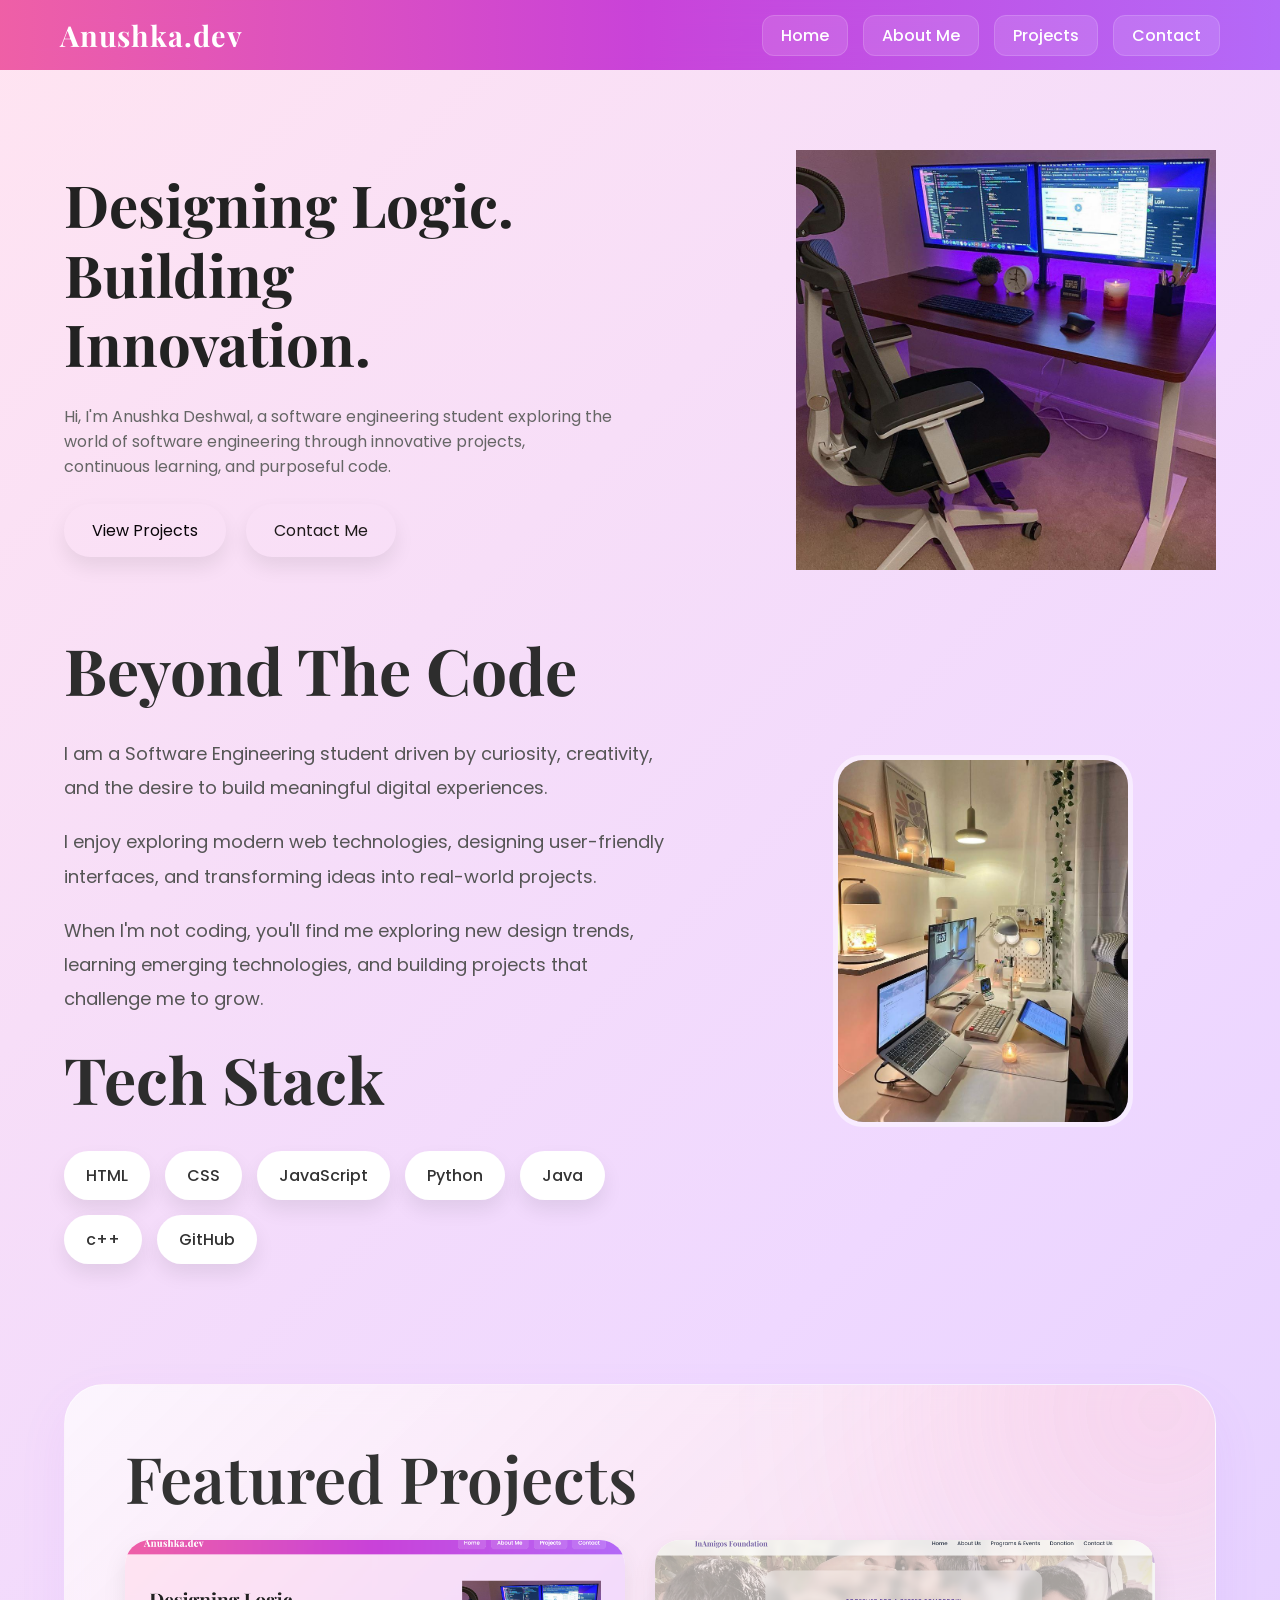
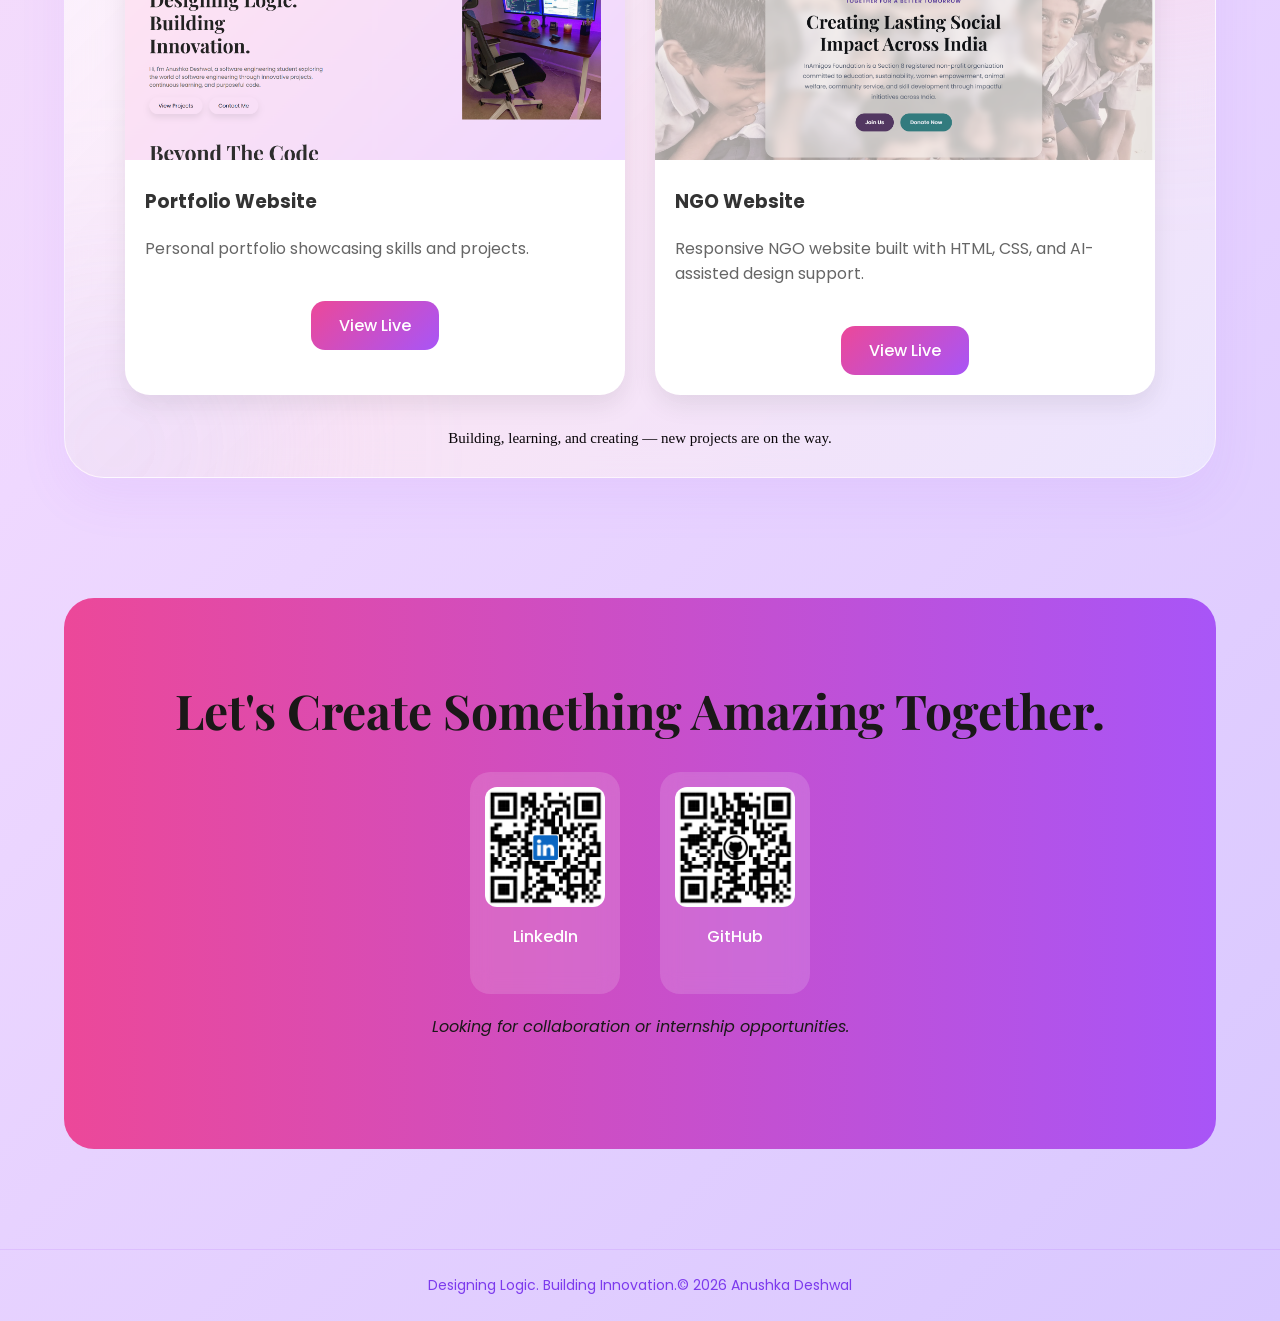
==== index.html @ 74bdde68 "Rename port.html to index.html" ====
<!DOCTYPE html>
<html lang="en">
<head>
    <meta charset="UTF-8">
    <meta name="viewport" content="width=device-width, initial-scale=1.0">
    <title>Anushka Portfolio</title>
    <link rel="stylesheet" href="style.css">

    <link href="https://fonts.googleapis.com/css2?family=Poppins:wght@300;400;500;600;700&display=swap" rel="stylesheet">
    <link href="https://fonts.googleapis.com/css2?family=Playfair+Display:wght@600;700&family=Poppins:wght@300;400;500;600&display=swap" rel="stylesheet">
</head>
<body>
<nav class="navbar">

    <div class="logo">
        Anushka.dev 
    </div>

    <ul class="nav-links">
        <li><a href="#home">Home</a></li>
        <li><a href="#about">About Me</a></li>
       
        <li><a href="#projects">Projects</a></li>
        <li><a href="#contact">Contact</a></li>
    </ul>

</nav>

    <section id="home" class="hero">

        <div class="hero-text">
            <h1>
                Designing Logic.<br>
                Building Innovation.
            </h1>

            <p>
                Hi, I'm Anushka Deshwal, a software engineering student exploring the world of software engineering through innovative projects, continuous learning, and purposeful code.
            </p>

            <div class="buttons">
                <a href="#projects" class="btn-primary">View Projects</a>
                <a href="#contact" class="btn-secondary">Contact Me</a>
            </div>
        </div>

        <div class="hero-image">
            <img src="important 2.jpg" alt="">
        </div>

    </section>

 <section id="about" class="about-section fade-in">

    <div class="about-content">

        <h2>Beyond The Code</h2>

        <p>
            I am a Software Engineering student driven by curiosity,
            creativity, and the desire to build meaningful digital
            experiences.
        </p>

        <p>
            I enjoy exploring modern web technologies, designing
            user-friendly interfaces, and transforming ideas into
            real-world projects.
        </p>

        <p>
            When I'm not coding, you'll find me exploring new design
            trends, learning emerging technologies, and building
            projects that challenge me to grow.
        </p>
    <h2>Tech Stack </h2>
        <div class="tech-tags">
            <span>HTML</span>
            <span>CSS</span>
            <span>JavaScript</span>
            <span>Python</span>
            <span>Java</span>
            <span>c++</span>
            <span>GitHub</span>
            
        </div>

    </div>

    <div class="about-image">
        <img src="important 1.jpg" alt="Profile">
    </div>

</section>

    <section  id="projects" class="projects fade-in">

        <h2>Featured Projects</h2>

        <div class="project-grid">

           

            <div class="project-card">
                <img src="portfolio.png">
                <h3>Portfolio Website</h3>
                <p>Personal portfolio showcasing skills and projects.</p>
                <a href="https://anushka-deshwal.github.io/portfolio-website/"
       target="_blank"
       class="project-btn">
       View Live
    </a>
            </div>
<div class="project-card">
                <img src="NGO.png">
                <h3>NGO Website </h3>
                <p> Responsive NGO website built with HTML, CSS, and AI-assisted design support.
</p>
                <a href="https://anushka-deshwal.github.io/NGO-website/"
       target="_blank"
       class="project-btn">
       View Live
    </a>
            </div>


        </div>
<p class="projects-note">
     Building, learning, and creating — new projects are on the way.
</p>
    </section>

   
    <section  id="contact" class="contact fade-in">

        <div class="contact-box">
            <h2>Let's Create Something Amazing Together.</h2>
            <div class="contact-qr">

    <div class="qr-card">
        <img src="Linkedin.qr.png" alt="LinkedIn QR">
        <p>LinkedIn</p>
    </div>
    <div class="qr-card">
        <img src="GitHub.qr.png" alt="GitHub QR">
        <p>GitHub</p>
    </div>
</div>
            <p><i>
                Looking for collaboration or internship opportunities.
            </i></p>
        </div>

    </section>
    <footer class="footer">
  Designing Logic. Building Innovation.© 2026 Anushka Deshwal 
</footer>
<script src="script.js"></script>
</body>
</html>
---- style.css ----
/*----------------------------
body
-----------------------------*/

*{
    margin:0;
    padding:0;
    box-sizing:border-box;
    font-family:'Poppins',sans-serif;
}
body{
    background:linear-gradient(
    135deg,
    #ffe4f1,
    #efd8ff,
    #d8c7ff);
    color:#333;
}

/*----------------------------
Navbar
-----------------------------*/

.navbar{
    position:fixed;
    top:0;
    left:0;
    width:100%;
    display:flex;
    justify-content:space-between;
    align-items:center;
    padding:12px 50px;
    background:linear-gradient(
        90deg,
        rgba(236,72,153,0.85),
        rgba(192,38,211,0.85),
        rgba(168,85,247,0.85)
    );
    backdrop-filter:blur(12px);
    z-index:1000;
}
.nav-links a{
    color:white;
    text-decoration:none;
    font-weight:500;
    transition:0.3s;
    padding:8px 18px;
    border-radius:12px;
    background:rgba(255,255,255,0.12);
    border:1px solid rgba(255,255,255,0.15);
}
.nav-links a.active{
    background:rgba(255,255,255,0.20);
    color:white;
    border-radius:12px;
    padding:8px 16px;
}
.nav-links{
    display:flex;
    gap:15px;
    list-style:none;
    margin:0;
    padding:0;
}
.nav-links li{
    list-style:none;
}
.nav-links a:hover{
    opacity:0.8;
     background:rgba(255,255,255,0.25);
    transform:translateY(-2px);
    color:white;
}
body{
    padding-top:90px;
}
.logo{
    color: white;
    font-size: 1.8rem;
    font-weight: 700;
    letter-spacing: 1px;
    cursor: pointer;
    font-family: 'Playfair Display', serif;
}

/*----------------------------
Home
-----------------------------*/

.hero{
    width:90%;
    margin:40px auto;
    margin-top:60px;
    display:flex;
    justify-content:space-between;
    align-items:center;
  
}
.hero-text{
    max-width:550px;
}
.hero-text h1{
    font-size:58px;
    line-height:1.2;
    color:#222;
    font-family: 'Playfair Display', serif;
    font-weight: 700;
}
.hero-text p{
    margin:25px 0;
    color:#666;
}

.buttons{
    display:flex;
    gap:20px;
}
.btn-primary{
   box-shadow:0 10px 20px rgba(0,0,0,.08);
color: #090509;
    transition:0.3s;
    padding:14px 28px;
    border-radius:30px;
    text-decoration:none;
}
.btn-primary:hover{
    transform:translateY(-5px);
    background:linear-gradient(
    135deg,
    #ec4899,
    #a855f7);
    color:rgb(238, 228, 228);
}
.btn-secondary{
   box-shadow:0 10px 20px rgba(0,0,0,.08);
    transition:0.3s;
    color:rgb(30, 26, 26);
    padding:14px 28px;
    border-radius:30px;
    text-decoration:none;
}
.btn-secondary:hover{
    transform:translateY(-5px);

    background:linear-gradient(
    135deg,
    #ec4899,
    #a855f7);
    color:rgb(46, 41, 41);
}
.hero-image img{
    width:420px;
  
    
}

/*----------------------------
About
-----------------------------*/

.about-section{
    width:90%;
    margin:40px auto;
    display:grid;
    grid-template-columns:1.3fr 1fr;
    gap:80px;
    align-items:center;
}
.about-tag{
    background:white;
    padding:10px 20px;
    border-radius:30px;
    font-size:14px;
    font-weight:600;
}
.about-content h2{
    font-size:4rem;
    margin-top:10px;
    margin-bottom:25px;
    color:#2d2d2d;
    font-family: 'Playfair Display', serif;
    font-weight: 700;
}
.about-content p{
    font-size:18px;
    line-height:1.9;
    color:#555;
    margin-bottom:20px;
    flex:1;
}
.tech-tags{
    display:flex;
    flex-wrap:wrap;
    gap:15px;
    margin-top:30px;
}
.h2{
  font-family: 'Playfair Display', serif;
font-weight: 600;
font-size: 2rem;  
}
.tech-tags span{
    background:white;
    padding:12px 22px;
    border-radius:30px;
    font-weight:500;
    box-shadow:0 10px 20px rgba(0,0,0,.08);
    transition:0.3s;
}
.tech-tags span:hover{
    transform:translateY(-5px);
    background:linear-gradient(
    135deg,
    #ec4899,
    #a855f7);
    color:white;
}
.about-image img{
     width:300px;
    max-width:100%;
    border-radius:30px;
    transition:0.4s;
    animation:float 4s ease-in-out infinite;
}
.about-image img:hover{
    transform:scale(1.08);
}
.about-image img{
    border:5px solid rgba(255,255,255,0.5);
    backdrop-filter:blur(10px);
    
}
.about-image{
    display:flex;
    justify-content:center;
    align-items:center;
}

/*----------------------------
projects
-----------------------------*/

.projects h2{
    font-family: 'Playfair Display', serif;
font-weight: 600;
font-size: 4rem;  
margin-bottom:20px;
}
.projects{
    width:90%;
    margin:120px auto;
     padding:50px 60px 30px;
    background:linear-gradient(
    135deg,
    rgba(255,255,255,0.7),
    rgba(252,231,243,0.8),
    rgba(237,233,254,0.8)
    );
    backdrop-filter:blur(15px);
    border:1px solid rgba(255,255,255,0.5);
    border-radius:40px;
    box-shadow:
    0 20px 50px rgba(168,85,247,0.08);
    position:relative;
    overflow:hidden;
}
.projects::before{
    content:"";
    position:absolute;
    width:350px;
    height:350px;
    background:#f9a8d4;
    border-radius:50%;
    filter:blur(130px);
    top:-150px;
    right:-120px;
    opacity:0.35;
    z-index:0;
}
.projects::after{
    content:"";
    position:absolute;
    width:300px;
    height:300px;
    background:#c4b5fd;
    border-radius:50%;
    filter:blur(120px);
    bottom:-120px;
    left:-100px;
    opacity:0.3;
    z-index:0;
}
.projects h2,
.project-grid{
    position:relative;
    z-index:1;
    
}
.project-grid{
    display:grid;
    grid-template-columns:repeat(auto-fit,minmax(300px,1fr));
    gap:30px;
}
.project-card{
    background:white;
    border-radius:25px;
    overflow:hidden;
    transition:all .4s ease;
    box-shadow:
    0 10px 25px rgba(0,0,0,.08);
}
.project-card:hover{
    transform:translateY(-12px);
    box-shadow:
    0 25px 50px rgba(168,85,247,.18);
}
.project-card img{
    width:100%;
    height:220px;
    object-fit:cover;
}
.project-card h3{
    padding:20px;
}
.project-card p{
    padding:0 20px 20px;
    color:#666;
}
.project-btn{
    display:block;
    width:fit-content;
    margin:20px auto 20px;
    padding:12px 28px;
    background:linear-gradient(
        135deg,
        #ec4899,
        #a855f7
    );
    color:white;
    text-decoration:none;
    border-radius:14px;
    font-weight:500;
    transition:0.3s ease;
}

.project-btn:hover{
    transform:translateY(-3px);
}
.coming-soon{
    margin-top:50px;
    text-align:center;
    font-size:18px;
    color:#666;
    padding:20px;
    background:rgba(255,255,255,0.6);
    border-radius:20px;
    backdrop-filter:blur(10px);
}
.projects-note{
     width:100%;
    text-align:center;
    margin-top:25px;
    padding-top:10px;
    font-size:15px;
    font-weight:500;
    font-family:  serif; 
    color:#090509;
    position:relative;
    z-index:1;
}

/*----------------------------
contact
-----------------------------*/

.contact{
    width:90%;
    margin:100px auto;
    font-family: 'Playfair Display', serif;

}
.contact-box{
    text-align:center;
    padding:80px;
    border-radius:30px;
    background:linear-gradient(
    to right,
    #ec4899,
    #a855f7);
    color:rgb(26, 24, 24);
}
.contact-box p{
    margin:20px 0 30px;
    
}
.contact-box h2{
    font-family: 'Playfair Display', serif;
    font-size: 3rem;
    font-weight: 700;
}
.contact-qr{
    display:flex;
    justify-content:center;
    gap:40px;
    margin-top:30px;
}
.qr-card{
    background:rgba(255,255,255,0.15);
    backdrop-filter:blur(10px);
    padding:15px;
    border-radius:20px;
    text-align:center;
    transition:.3s;
}
.qr-card:hover{
    transform:translateY(-5px);
}
.qr-card img{
    width:120px;
    border-radius:12px;
}
.qr-card p{
    margin-top:10px;
    color:white;
    font-weight:500;
}

/*----------------------------
All
-----------------------------*/
.fade-in{
    opacity:0;
    transform:translateY(40px);
    transition:opacity 0.8s ease,
               transform 0.8s ease;
}

.fade-in.visible{
    opacity:1;
    transform:translateY(0);
}
/*----------------------------
footer
-----------------------------*/

.footer{
    text-align:center;
    padding:25px 0;
    font-size:14px;
    color:#6b7280;
    margin-top:60px;
}
.footer{
    text-align:center;
    padding:25px 0;
    font-size:14px;
    color:#7c3aed;
    border-top:1px solid rgba(168,85,247,0.15);
    margin-top:60px;
}
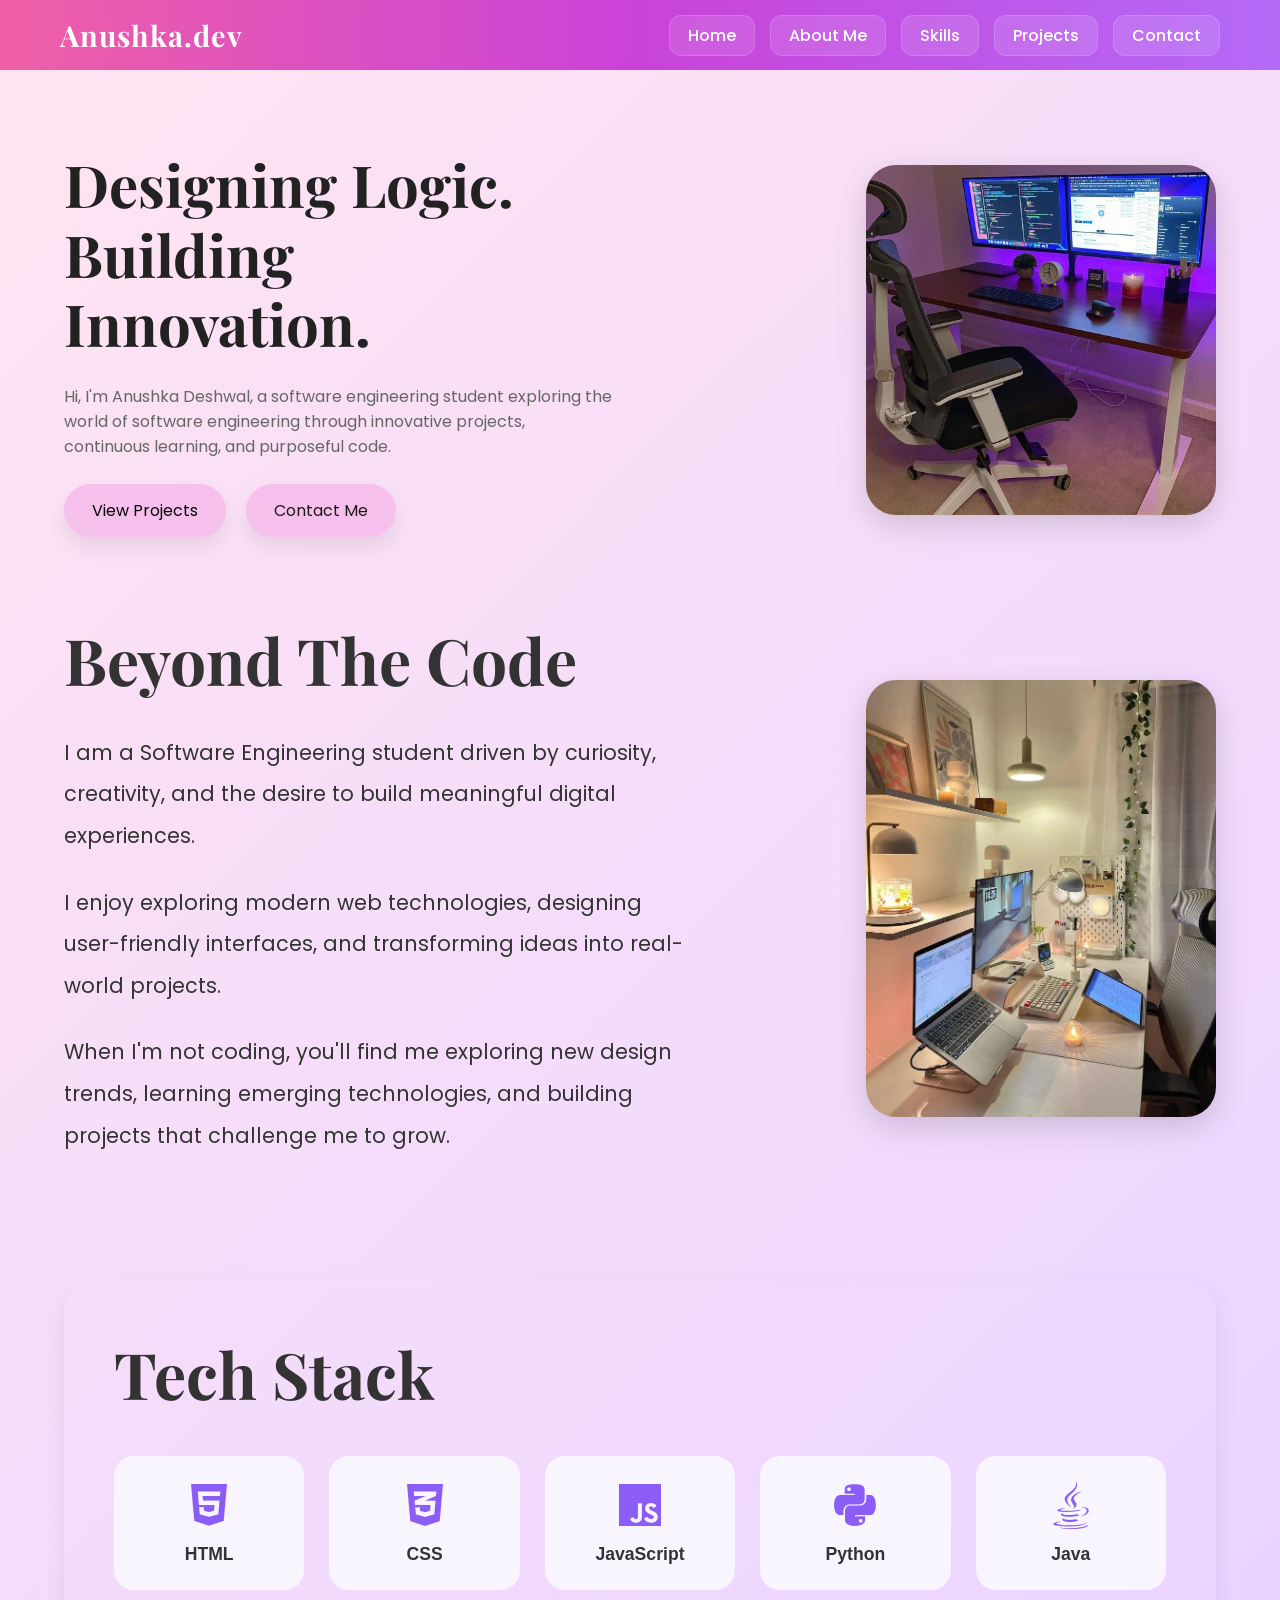
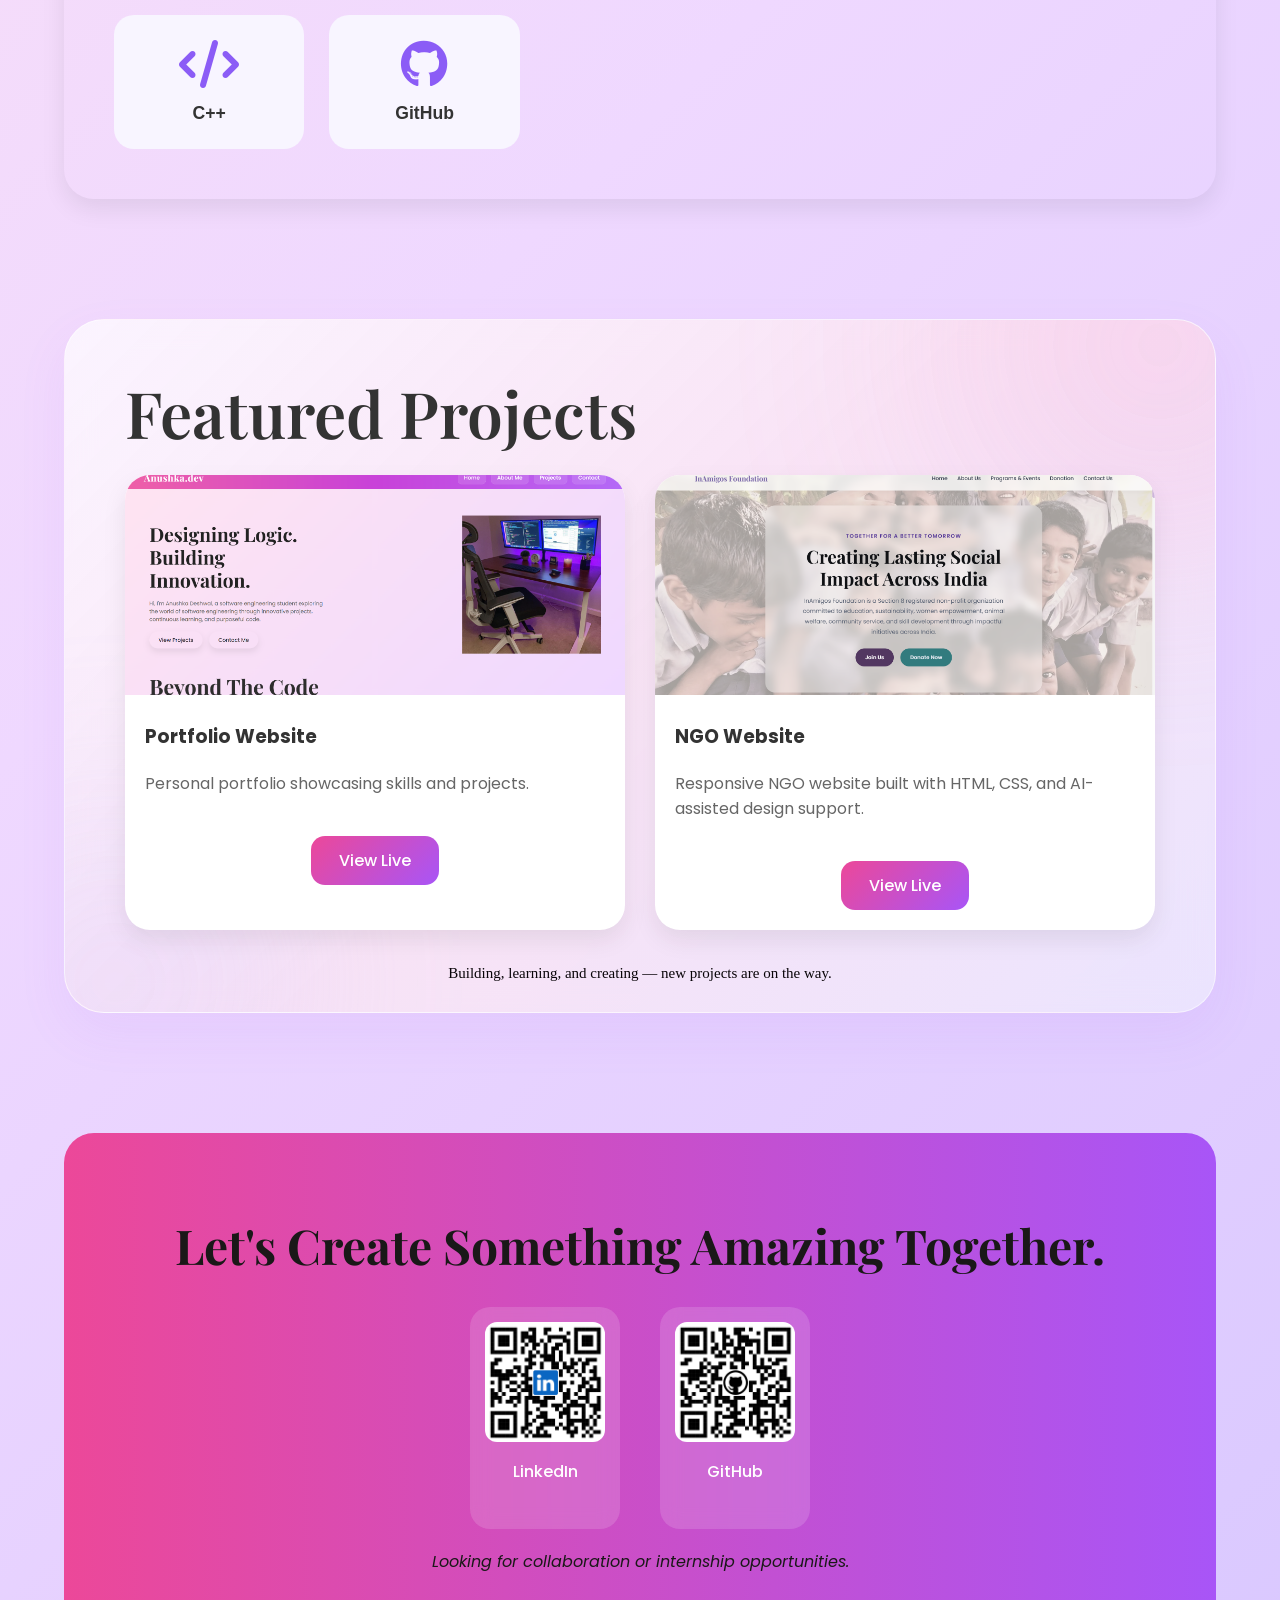
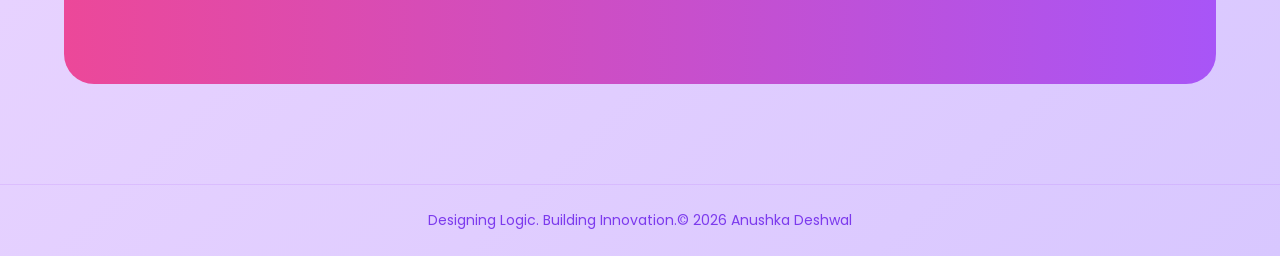
==== commit 1373c8b8: "updated tech stack" ====
--- a/index.html
+++ b/index.html
@@ -5,7 +5,7 @@
     <meta name="viewport" content="width=device-width, initial-scale=1.0">
     <title>Anushka Portfolio</title>
     <link rel="stylesheet" href="style.css">
-
+    <link rel="stylesheet" href="https://cdnjs.cloudflare.com/ajax/libs/font-awesome/6.5.1/css/all.min.css">
     <link href="https://fonts.googleapis.com/css2?family=Poppins:wght@300;400;500;600;700&display=swap" rel="stylesheet">
     <link href="https://fonts.googleapis.com/css2?family=Playfair+Display:wght@600;700&family=Poppins:wght@300;400;500;600&display=swap" rel="stylesheet">
 </head>
@@ -19,7 +19,7 @@
     <ul class="nav-links">
         <li><a href="#home">Home</a></li>
         <li><a href="#about">About Me</a></li>
-       
+        <li><a href="#skills">Skills</a></li>
         <li><a href="#projects">Projects</a></li>
         <li><a href="#contact">Contact</a></li>
     </ul>
@@ -73,23 +73,56 @@
             trends, learning emerging technologies, and building
             projects that challenge me to grow.
         </p>
-    <h2>Tech Stack </h2>
-        <div class="tech-tags">
-            <span>HTML</span>
-            <span>CSS</span>
-            <span>JavaScript</span>
-            <span>Python</span>
-            <span>Java</span>
-            <span>c++</span>
-            <span>GitHub</span>
-            
-        </div>
-
     </div>
 
     <div class="about-image">
         <img src="important 1.jpg" alt="Profile">
     </div>
+ </section>
+
+<section id="skills" class="skills-section">
+<h2 class="stack-title">Tech Stack</h2>
+
+<div class="skills-grid">
+
+    <div class="skill-card">
+        <i class="fa-brands fa-html5"></i>
+        <span>HTML</span>
+    </div>
+
+    <div class="skill-card">
+        <i class="fa-brands fa-css3-alt"></i>
+        <span>CSS</span>
+    </div>
+
+    <div class="skill-card">
+        <i class="fa-brands fa-js"></i>
+        <span>JavaScript</span>
+    </div>
+
+    <div class="skill-card">
+        <i class="fa-brands fa-python"></i>
+        <span>Python</span>
+    </div>
+
+    <div class="skill-card">
+        <i class="fa-brands fa-java"></i>
+        <span>Java</span>
+    </div>
+
+    <div class="skill-card">
+        <i class="fa-solid fa-code"></i>
+        <span>C++</span>
+    </div>
+
+    <div class="skill-card">
+        <i class="fa-brands fa-github"></i>
+        <span>GitHub</span>
+    </div>
+
+</div>
+</section>
+  
 
 </section>
 
--- a/style.css
+++ b/style.css
@@ -51,7 +51,7 @@
 }
 .nav-links a.active{
     background:rgba(255,255,255,0.20);
-    color:white;
+    color:rgb(6, 3, 3);
     border-radius:12px;
     padding:8px 16px;
 }
@@ -118,6 +118,7 @@
 .btn-primary{
    box-shadow:0 10px 20px rgba(0,0,0,.08);
 color: #090509;
+background-color: #f6c0ed;
     transition:0.3s;
     padding:14px 28px;
     border-radius:30px;
@@ -134,6 +135,7 @@
 .btn-secondary{
    box-shadow:0 10px 20px rgba(0,0,0,.08);
     transition:0.3s;
+    background-color: #f6c0ed;
     color:rgb(30, 26, 26);
     padding:14px 28px;
     border-radius:30px;
@@ -149,91 +151,109 @@
     color:rgb(46, 41, 41);
 }
 .hero-image img{
-    width:420px;
-  
+    width:370px;
+   
+    max-width:350px;
+    border-radius:30px;
+    object-fit:cover;
+    box-shadow:0 10px 30px rgba(0,0,0,.15);
     
 }
 
 /*----------------------------
 About
 -----------------------------*/
+
 
 .about-section{
     width:90%;
-    margin:40px auto;
+    margin:80px auto;
     display:grid;
-    grid-template-columns:1.3fr 1fr;
+    grid-template-columns:1.4fr 1fr;
     gap:80px;
     align-items:center;
 }
-.about-tag{
-    background:white;
-    padding:10px 20px;
-    border-radius:30px;
-    font-size:14px;
-    font-weight:600;
-}
+
 .about-content h2{
     font-size:4rem;
-    margin-top:10px;
+    margin-bottom:30px;
+    font-family: 'Playfair Display', serif;
+}
+
+.about-content p{
+    font-size:1.3rem;
+    line-height:2;
     margin-bottom:25px;
-    color:#2d2d2d;
+}
+
+.about-image{
+    display:flex;
+    justify-content:flex-end;
+}
+
+.about-image img{
+    width:100%;
+    max-width:350px;
+    border-radius:30px;
+    object-fit:cover;
+    box-shadow:0 10px 30px rgba(0,0,0,.15);
+}
+
+
+/*---------------------------
+ Skills section
+ ---------------------------*/
+
+.skills-section{
+    width:90%;
+    margin:100px auto;
+    background: transparent;
+    padding:50px;
+    border-radius:30px;
+    box-shadow:0 10px 25px rgba(0,0,0,.08);
+}
+
+.skills-section h2{
+    font-size:4rem;
+    margin-bottom:40px;
+    text-align:left;
     font-family: 'Playfair Display', serif;
-    font-weight: 700;
-}
-.about-content p{
-    font-size:18px;
-    line-height:1.9;
-    color:#555;
-    margin-bottom:20px;
-    flex:1;
-}
-.tech-tags{
-    display:flex;
-    flex-wrap:wrap;
-    gap:15px;
-    margin-top:30px;
-}
-.h2{
-  font-family: 'Playfair Display', serif;
-font-weight: 600;
-font-size: 2rem;  
-}
-.tech-tags span{
-    background:white;
-    padding:12px 22px;
-    border-radius:30px;
-    font-weight:500;
-    box-shadow:0 10px 20px rgba(0,0,0,.08);
-    transition:0.3s;
-}
-.tech-tags span:hover{
-    transform:translateY(-5px);
-    background:linear-gradient(
+}
+
+.skills-grid{
+    display:grid;
+    grid-template-columns:repeat(auto-fit,minmax(180px,1fr));
+    gap:25px;
+}
+
+.skill-card{
+    background:#f8f5ff;
+    border-radius:20px;
+    padding:25px;
+    text-align:center;
+    transition:.3s;
+    cursor:pointer;
+}
+
+.skill-card:hover{
+    transform:translateY(-8px);
+     background:linear-gradient(
     135deg,
     #ec4899,
     #a855f7);
-    color:white;
-}
-.about-image img{
-     width:300px;
-    max-width:100%;
-    border-radius:30px;
-    transition:0.4s;
-    animation:float 4s ease-in-out infinite;
-}
-.about-image img:hover{
-    transform:scale(1.08);
-}
-.about-image img{
-    border:5px solid rgba(255,255,255,0.5);
-    backdrop-filter:blur(10px);
-    
-}
-.about-image{
-    display:flex;
-    justify-content:center;
-    align-items:center;
+
+}
+
+.skill-card i{
+    font-size:3rem;
+    margin-bottom:15px;
+    color:#8b5cf6;
+}
+
+.skill-card span{
+    display:block;
+    font-size:1.1rem;
+    font-weight:600;
 }
 
 /*----------------------------
@@ -457,4 +477,204 @@
     color:#7c3aed;
     border-top:1px solid rgba(168,85,247,0.15);
     margin-top:60px;
-}+}
+/* =========================
+TABLET (991px)
+========================= */
+
+@media (max-width:991px){
+
+    .navbar{
+        padding:12px 25px;
+    }
+
+    .nav-links{
+        gap:10px;
+    }
+
+    .hero{
+        flex-direction:column;
+        text-align:center;
+        gap:40px;
+    }
+
+    .hero-text h1{
+        font-size:48px;
+    }
+
+    .buttons{
+        justify-content:center;
+    }
+
+    .hero-image img{
+        width:320px;
+    }
+
+    .about-section{
+        grid-template-columns:1fr;
+        text-align:center;
+        gap:50px;
+    }
+
+    .about-image{
+        justify-content:center;
+    }
+
+    .about-content h2{
+        font-size:4rem;
+    }
+
+    .skills-section h2,
+    .projects h2{
+        font-size:3.2rem;
+    }
+
+    .contact-box{
+        padding:60px 30px;
+    }
+
+    .contact-box h2{
+        font-size:2.5rem;
+    }
+
+    .qr-card img{
+        width:100px;
+    }
+}
+
+
+/* =========================
+MOBILE (768px)
+========================= */
+
+@media (max-width:768px){
+
+    body{
+        padding-top:120px;
+    }
+
+    .navbar{
+        flex-direction:column;
+        gap:15px;
+        padding:15px;
+    }
+
+    .logo{
+        font-size:1.5rem;
+    }
+
+    .nav-links{
+        flex-wrap:wrap;
+        justify-content:center;
+        gap:8px;
+    }
+
+    .nav-links a{
+        padding:8px 14px;
+        font-size:14px;
+    }
+
+    .hero{
+        width:95%;
+        margin-top:20px;
+    }
+
+    .hero-text h1{
+        font-size:38px;
+    }
+
+    .hero-text p{
+        font-size:15px;
+    }
+
+    .buttons{
+        flex-direction:column;
+        align-items:center;
+    }
+
+    .btn-primary,
+    .btn-secondary{
+        width:220px;
+        text-align:center;
+    }
+
+    .hero-image img{
+        width:260px;
+    }
+
+    .about-section{
+        width:95%;
+        gap:30px;
+    }
+
+    .about-content h2{
+        font-size:3rem;
+    }
+
+    .about-content p{
+        font-size:1rem;
+        line-height:1.8;
+    }
+
+    .about-image img{
+        max-width:280px;
+    }
+
+    .skills-section{
+        width:95%;
+        padding:30px 20px;
+    }
+
+    .skills-section h2{
+        font-size:2.8rem;
+    }
+
+    .skills-grid{
+        grid-template-columns:repeat(2,1fr);
+        gap:15px;
+    }
+
+    .skill-card{
+        padding:20px;
+    }
+
+    .skill-card i{
+        font-size:2.2rem;
+    }
+
+    .projects{
+        width:95%;
+        padding:35px 20px;
+    }
+
+    .projects h2{
+        text-align:center;
+        font-size:2.8rem;
+    }
+
+    .project-grid{
+        grid-template-columns:1fr;
+    }
+
+    .project-card img{
+        height:200px;
+    }
+
+    .contact{
+        width:95%;
+    }
+
+    .contact-box{
+        padding:40px 20px;
+    }
+
+    .contact-box h2{
+        font-size:2rem;
+    }
+
+    .contact-qr{
+        flex-direction:column;
+        align-items:center;
+        gap:20px;
+    }
+}
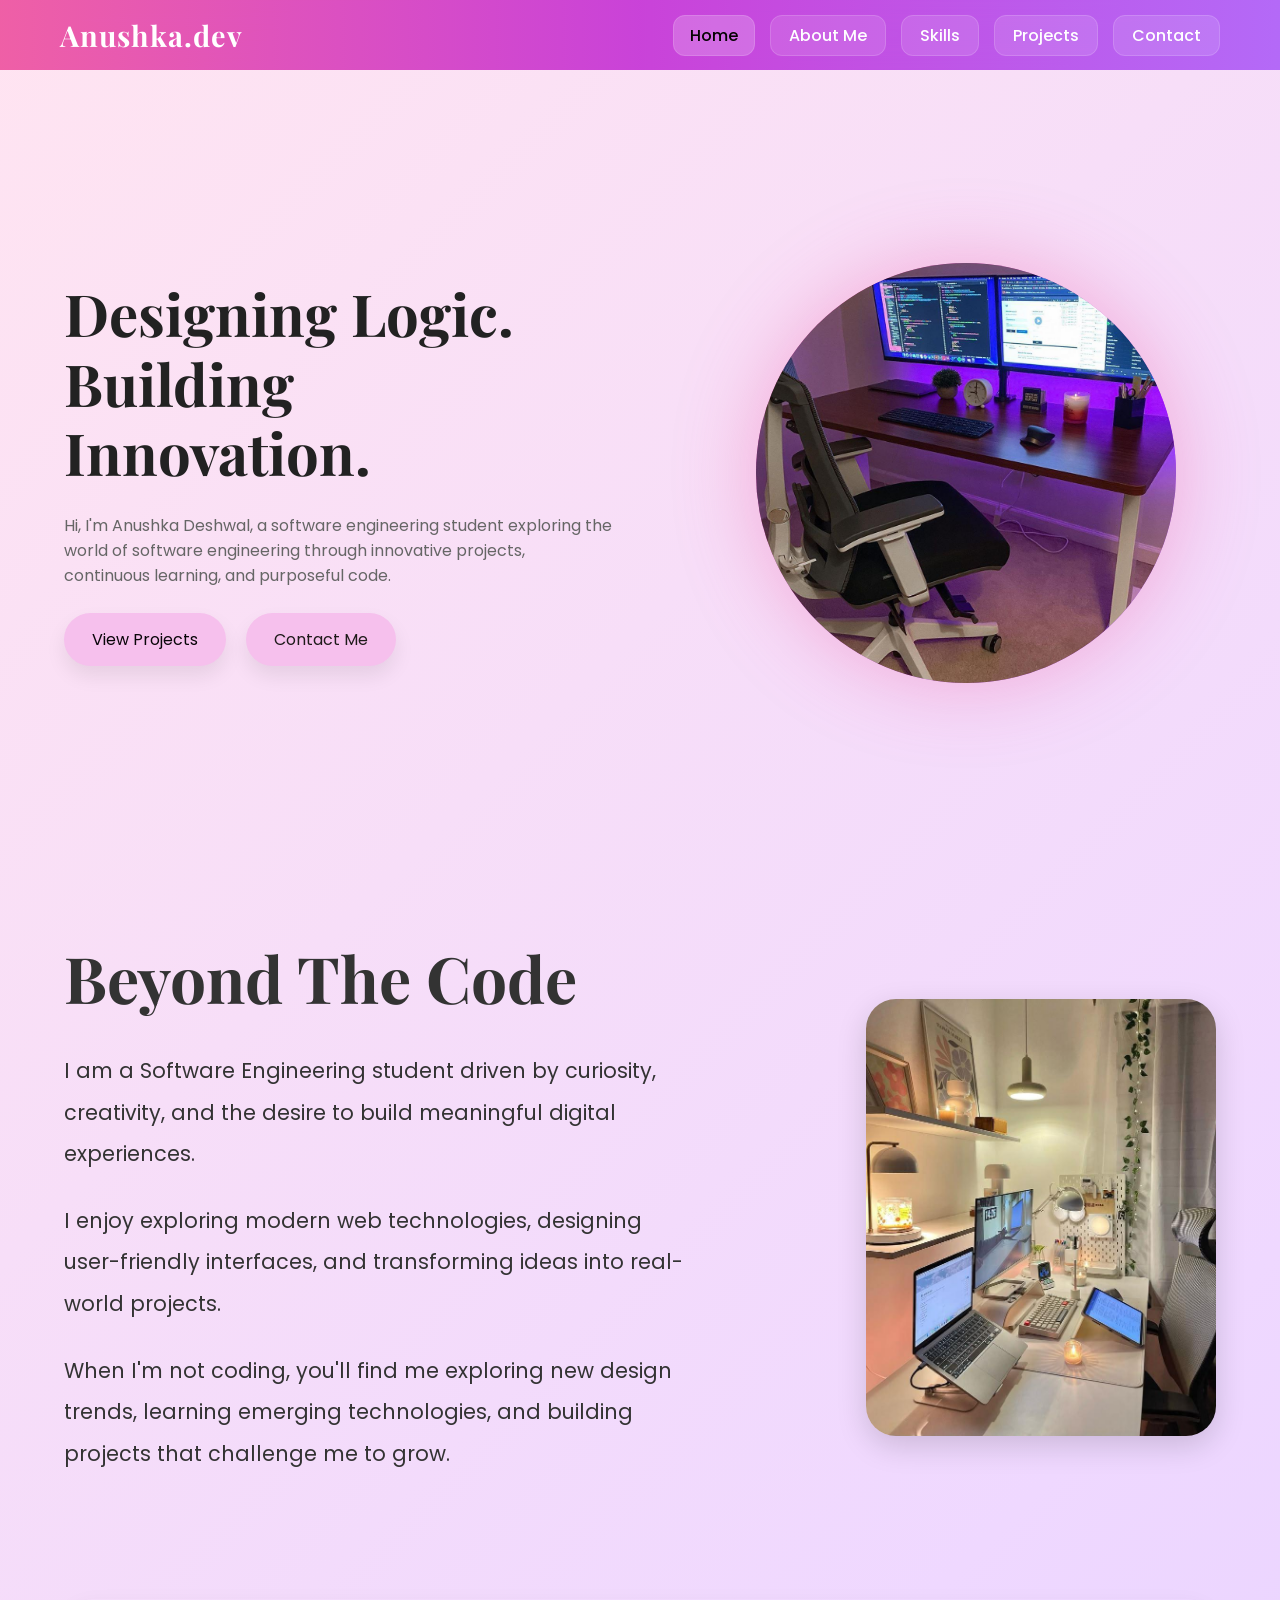
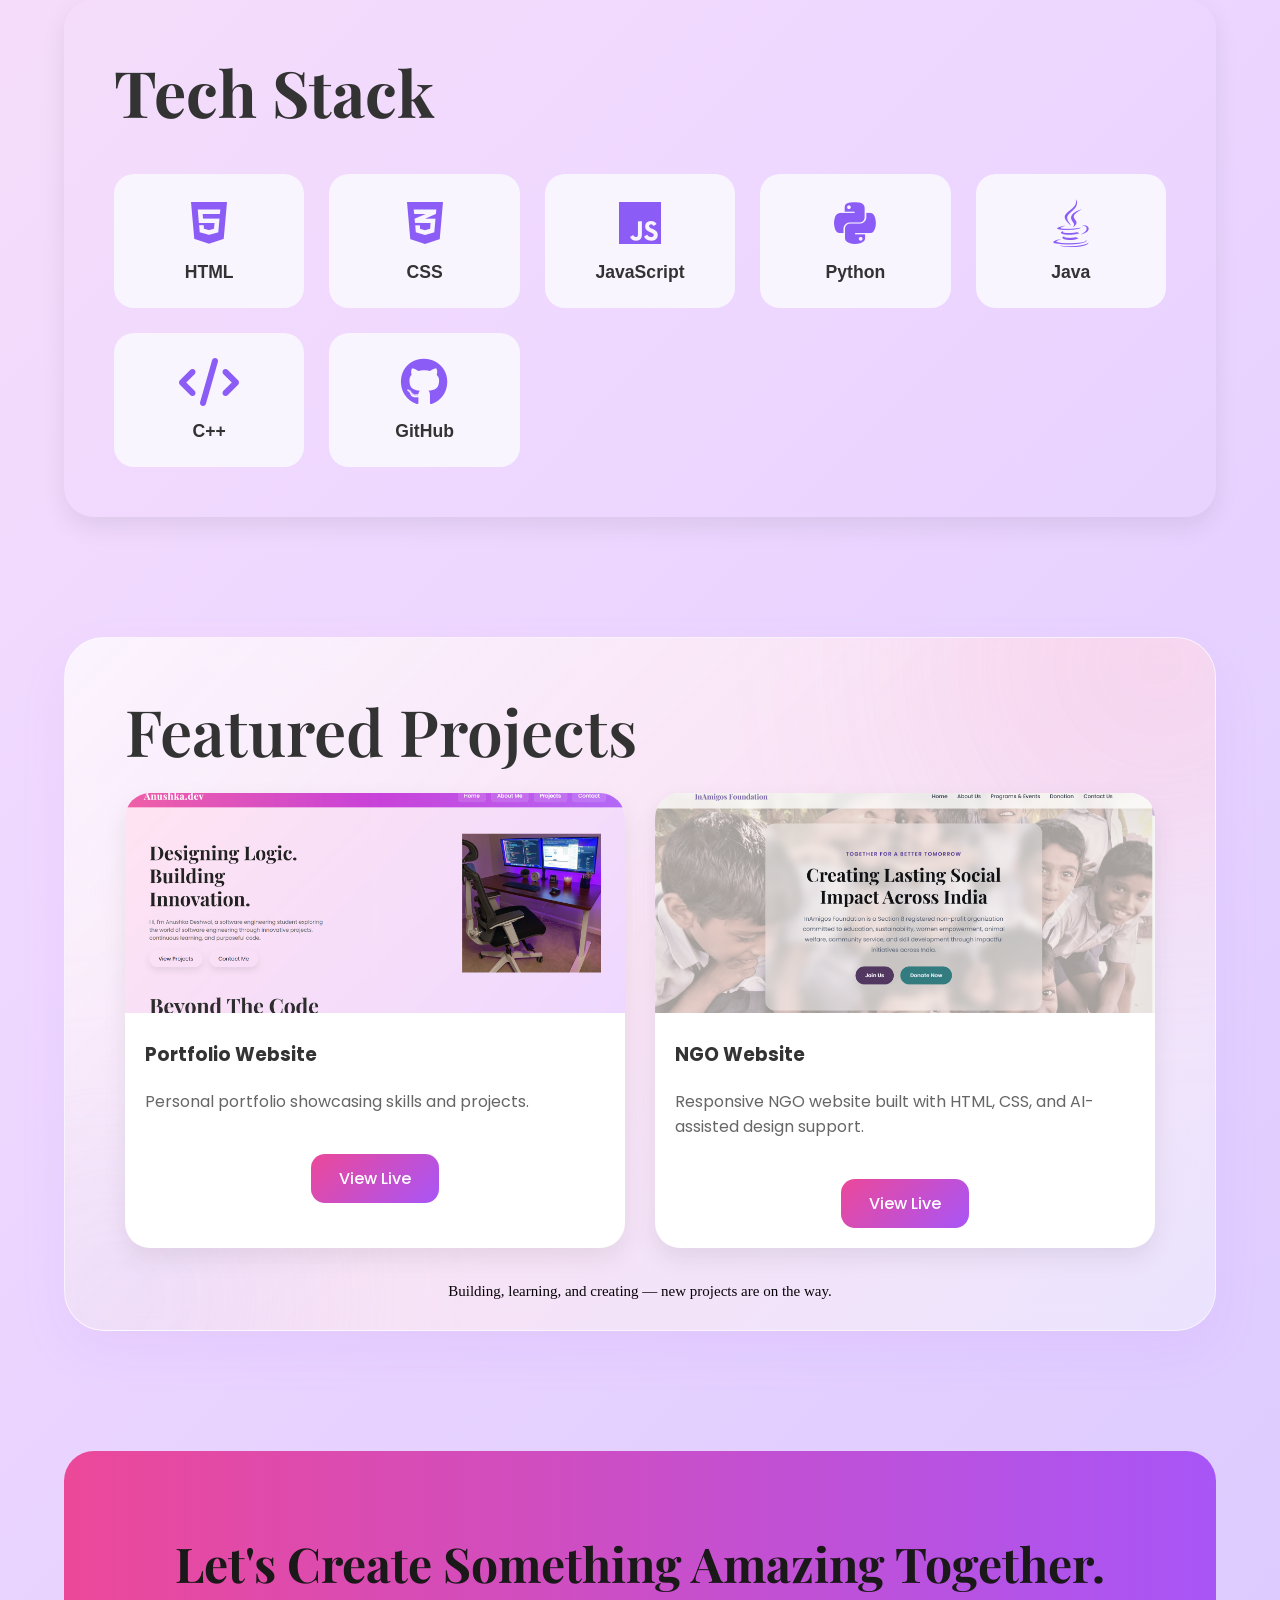
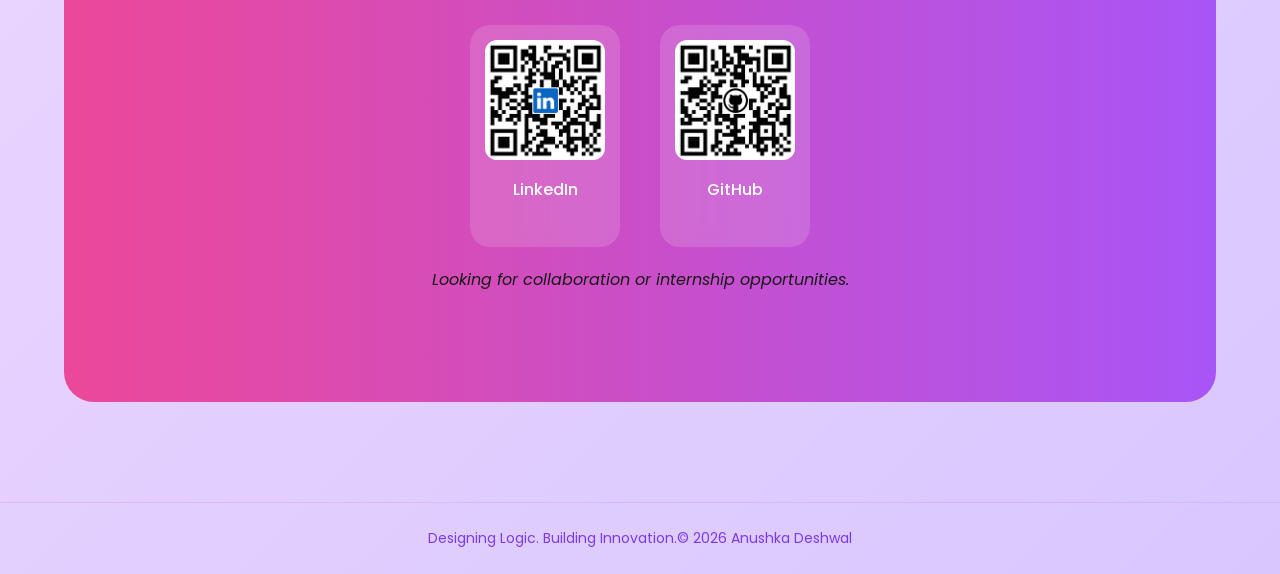
==== commit 8de8116f: "css file update" ====
--- a/index.html
+++ b/index.html
@@ -45,9 +45,12 @@
         </div>
 
         <div class="hero-image">
+            <div class="hero-circle">
             <img src="important 2.jpg" alt="">
+            </div>
         </div>
 
+        
     </section>
 
  <section id="about" class="about-section fade-in">
@@ -189,5 +192,6 @@
   Designing Logic. Building Innovation.© 2026 Anushka Deshwal 
 </footer>
 <script src="script.js"></script>
+
 </body>
 </html>
--- a/style.css
+++ b/style.css
@@ -15,6 +15,8 @@
     #efd8ff,
     #d8c7ff);
     color:#333;
+    
+    
 }
 
 /*----------------------------
@@ -86,16 +88,18 @@
 /*----------------------------
 Home
 -----------------------------*/
-
 .hero{
     width:90%;
-    margin:40px auto;
-    margin-top:60px;
-    display:flex;
-    justify-content:space-between;
+    min-height:85vh;
+    margin:auto;
+    display:grid;
+    grid-template-columns:1.2fr 1fr;
     align-items:center;
-  
-}
+    gap:50px;
+    position:relative;
+    
+}
+
 .hero-text{
     max-width:550px;
 }
@@ -150,16 +154,78 @@
     #a855f7);
     color:rgb(46, 41, 41);
 }
-.hero-image img{
-    width:370px;
-   
-    max-width:350px;
-    border-radius:30px;
+.hero-image{
+    position:relative;
+    display:flex;
+    justify-content:center;
+}
+
+.hero-circle{
+    width:420px;
+    height:420px;
+    border-radius:50%;
+    background:linear-gradient(
+        135deg,
+        #ec4899,
+        #a855f7
+    );
+    overflow:hidden;
+    box-shadow:
+        0 0 80px rgba(236,72,153,.35);
+}
+
+.hero-circle img{
+    width:100%;
+    height:100%;
     object-fit:cover;
-    box-shadow:0 10px 30px rgba(0,0,0,.15);
-    
-}
-
+}
+.ball{
+    position:absolute;
+    border-radius:50%;
+    background:linear-gradient(
+        135deg,
+        #ec4899,
+        #a855f7
+    );
+    animation:float 6s ease-in-out infinite;
+}
+
+.ball1{
+    width:120px;
+    height:120px;
+    top:10%;
+    right:5%;
+}
+
+.ball2{
+    width:70px;
+    height:70px;
+    top:25%;
+    right:25%;
+}
+
+.ball3{
+    width:90px;
+    height:90px;
+    bottom:10%;
+    left:45%;
+}
+
+.ball4{
+    width:150px;
+    height:150px;
+    bottom:5%;
+    right:10%;
+}
+
+@keyframes float{
+    0%,100%{
+        transform:translateY(0);
+    }
+    50%{
+        transform:translateY(-20px);
+    }
+}
 /*----------------------------
 About
 -----------------------------*/
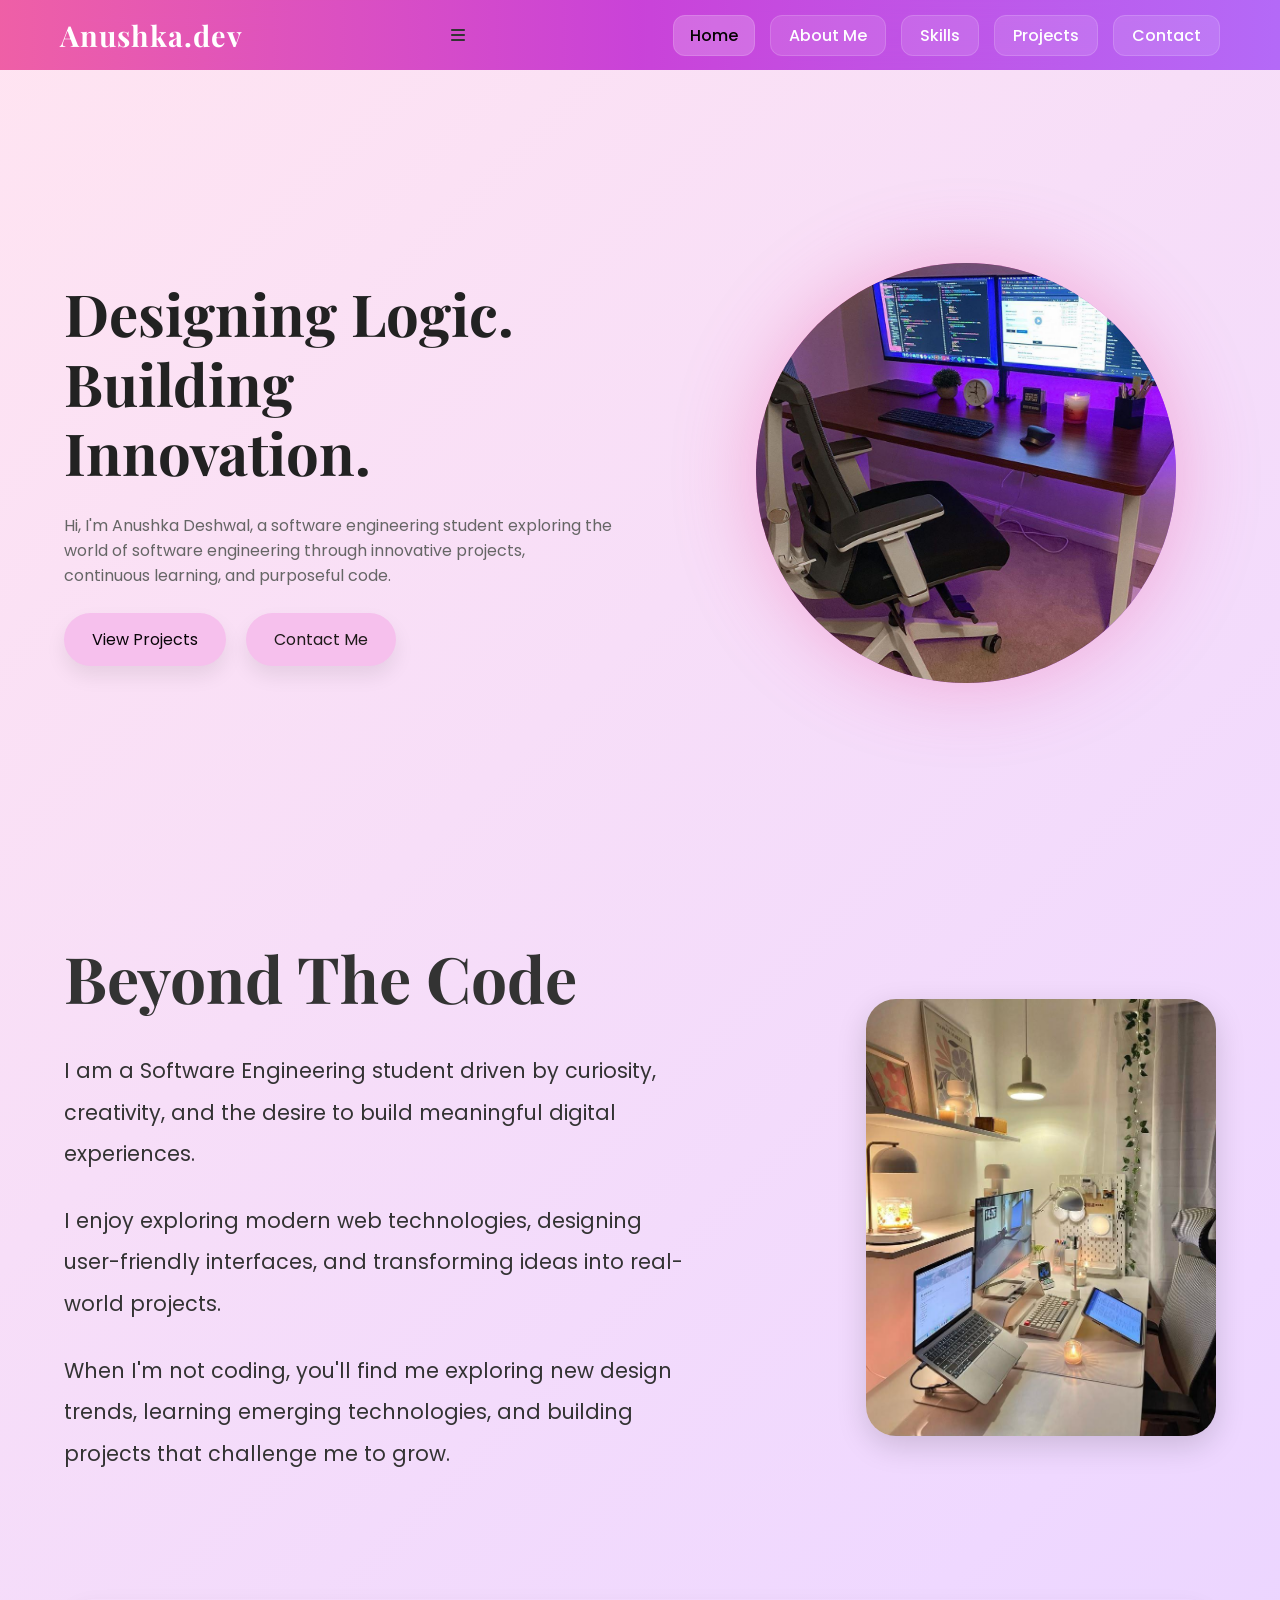
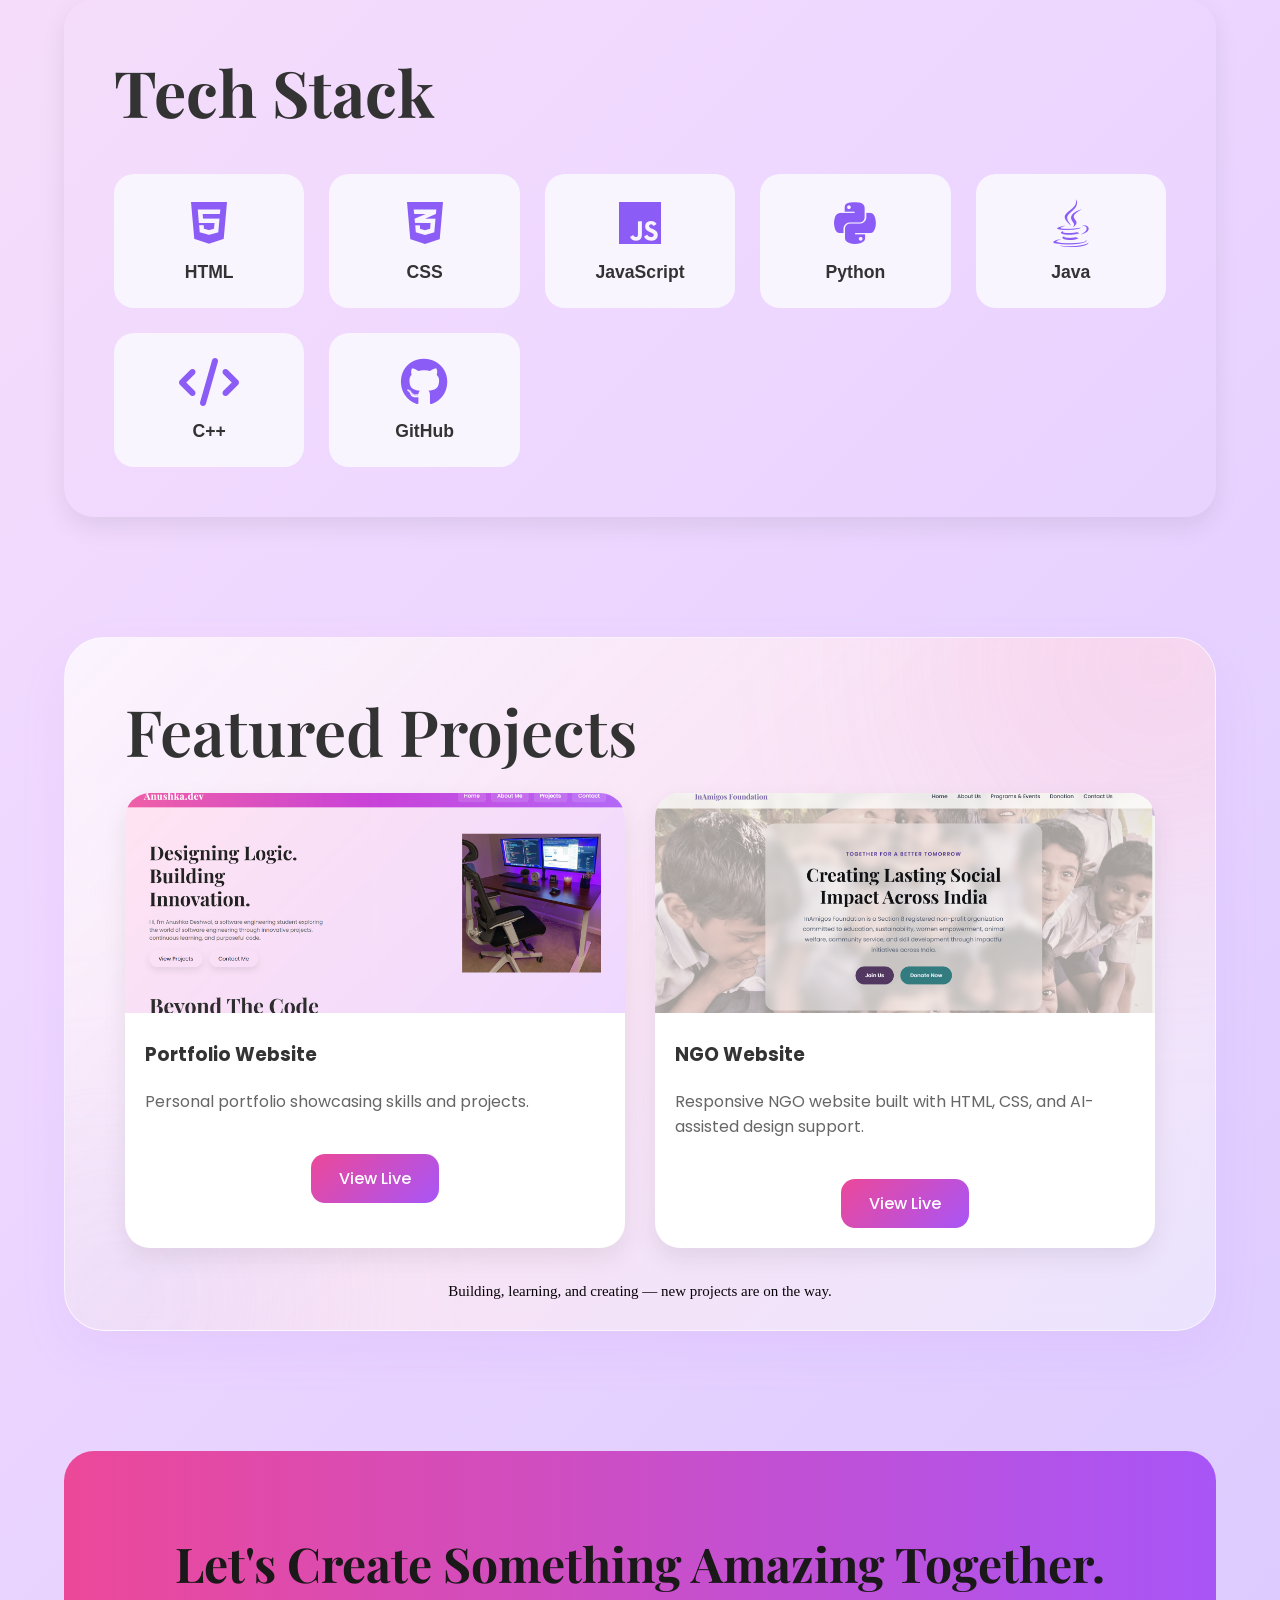
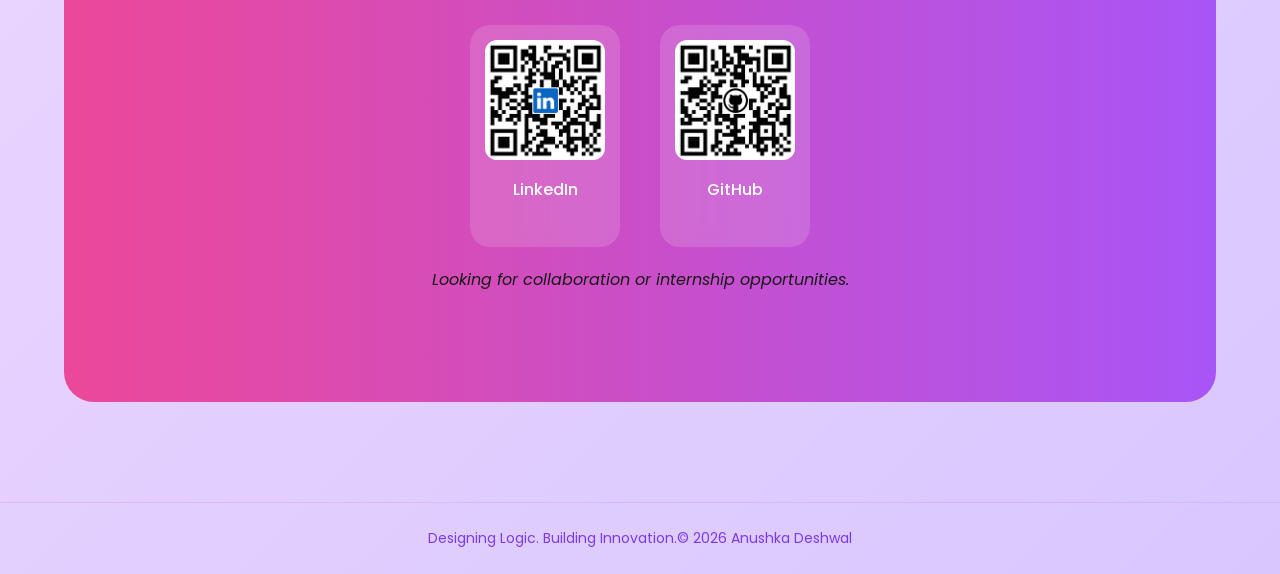
==== commit 6bed34b2: "updated navbar" ====
--- a/index.html
+++ b/index.html
@@ -13,7 +13,11 @@
 <nav class="navbar">
 
     <div class="logo">
-        Anushka.dev 
+        Anushka.dev
+    </div>
+
+    <div class="menu-btn">
+        <i class="fas fa-bars"></i>
     </div>
 
     <ul class="nav-links">
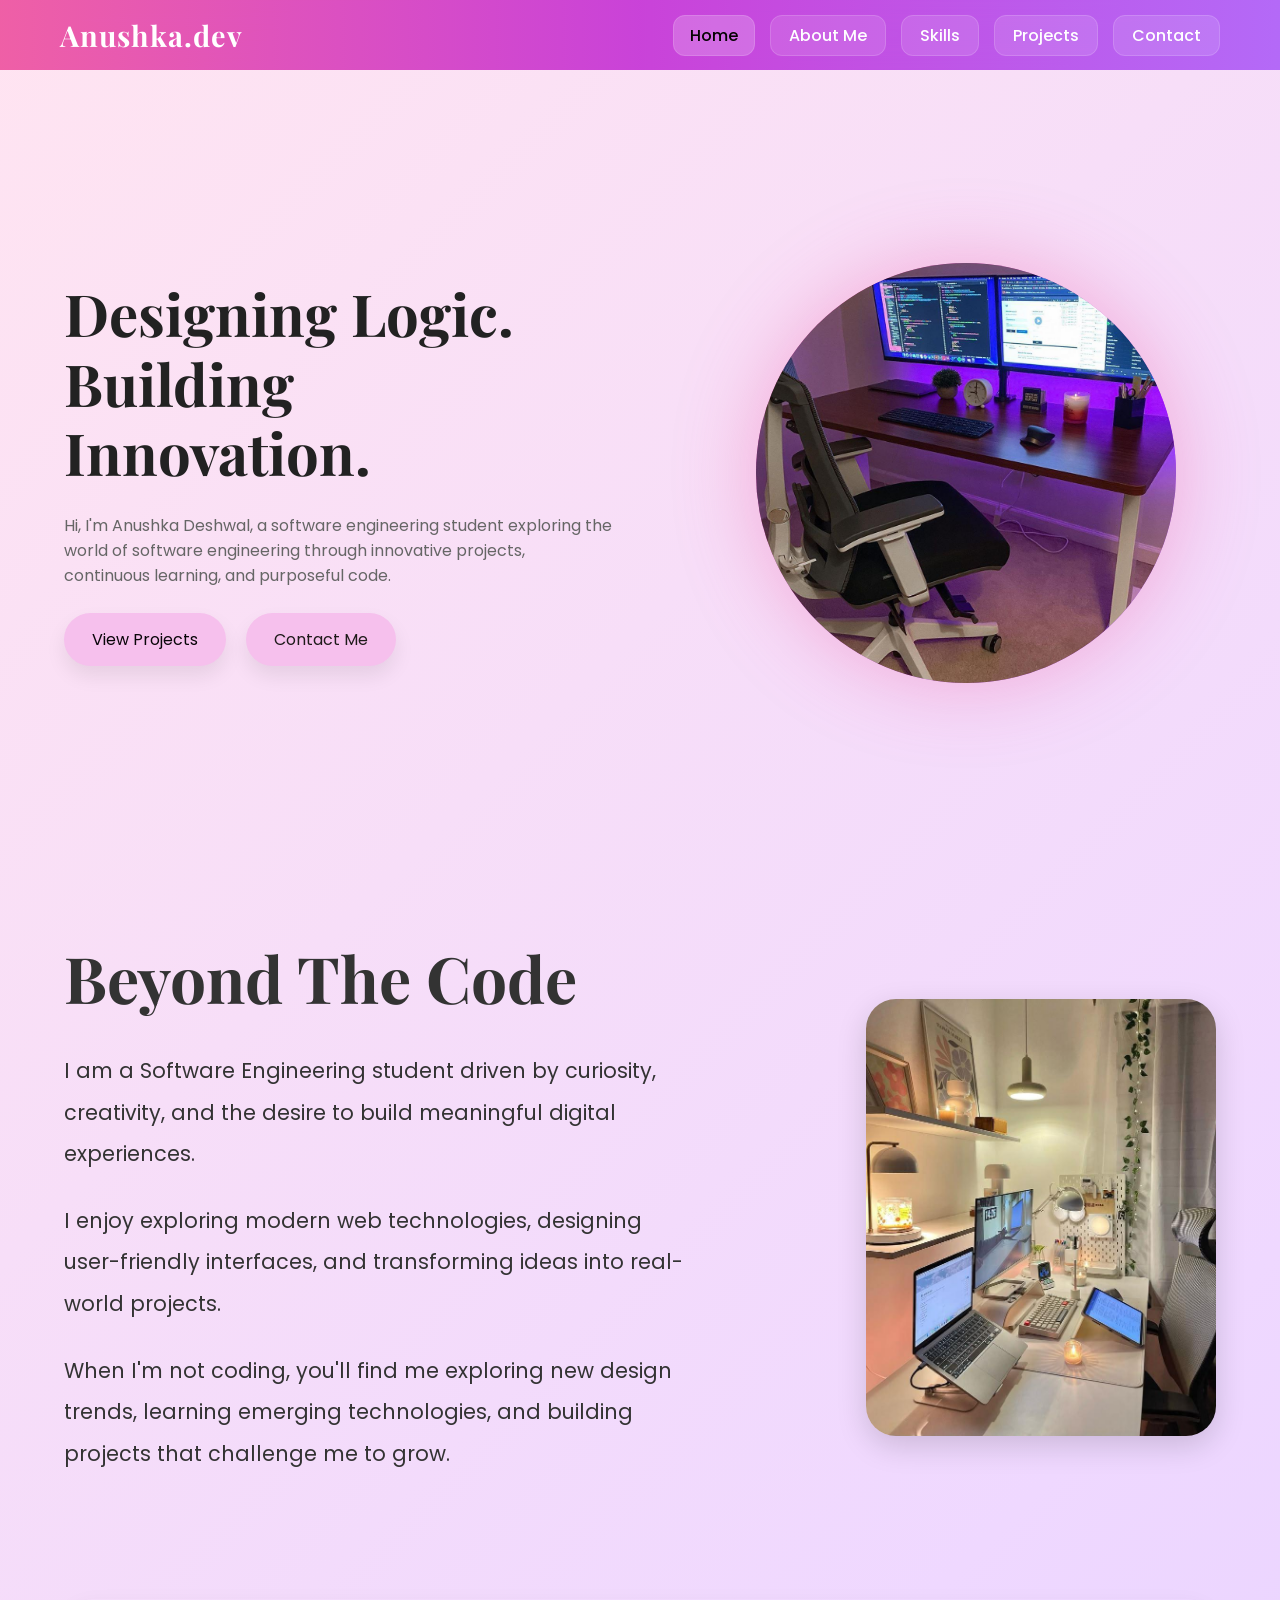
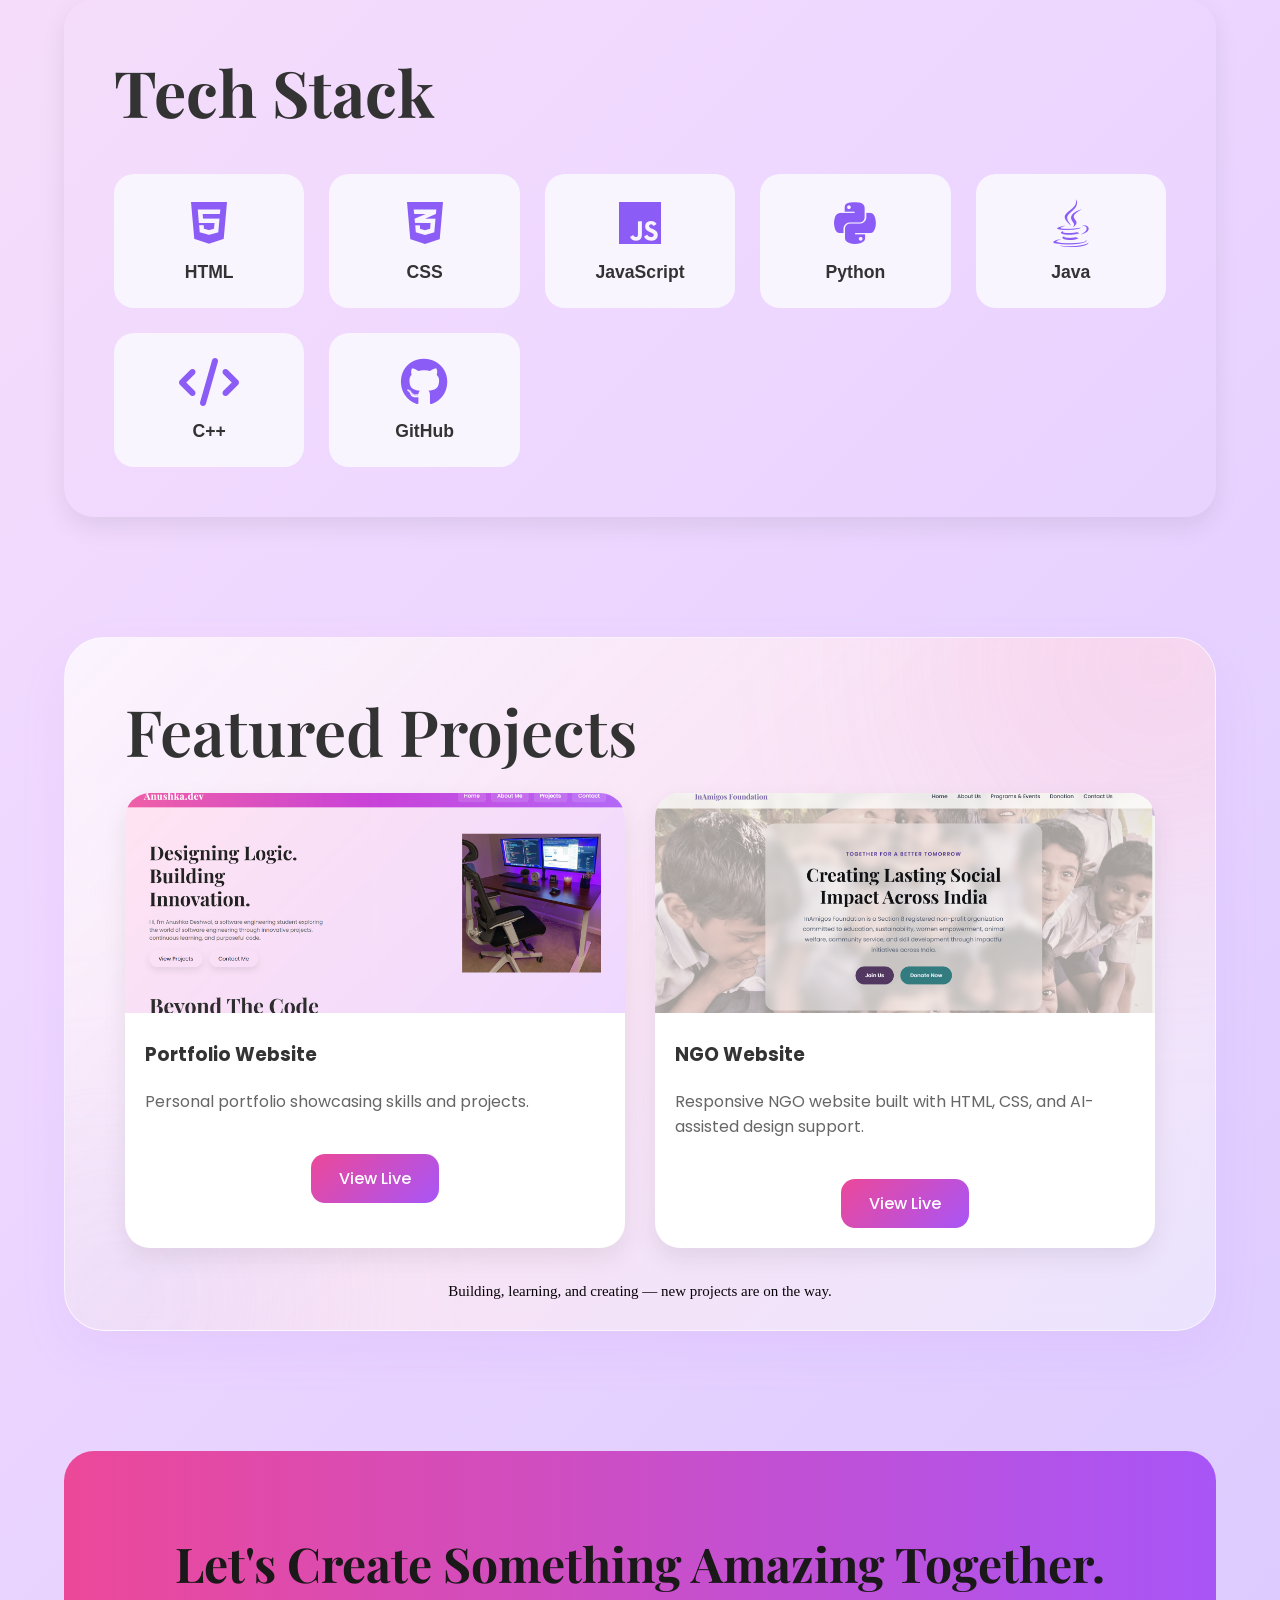
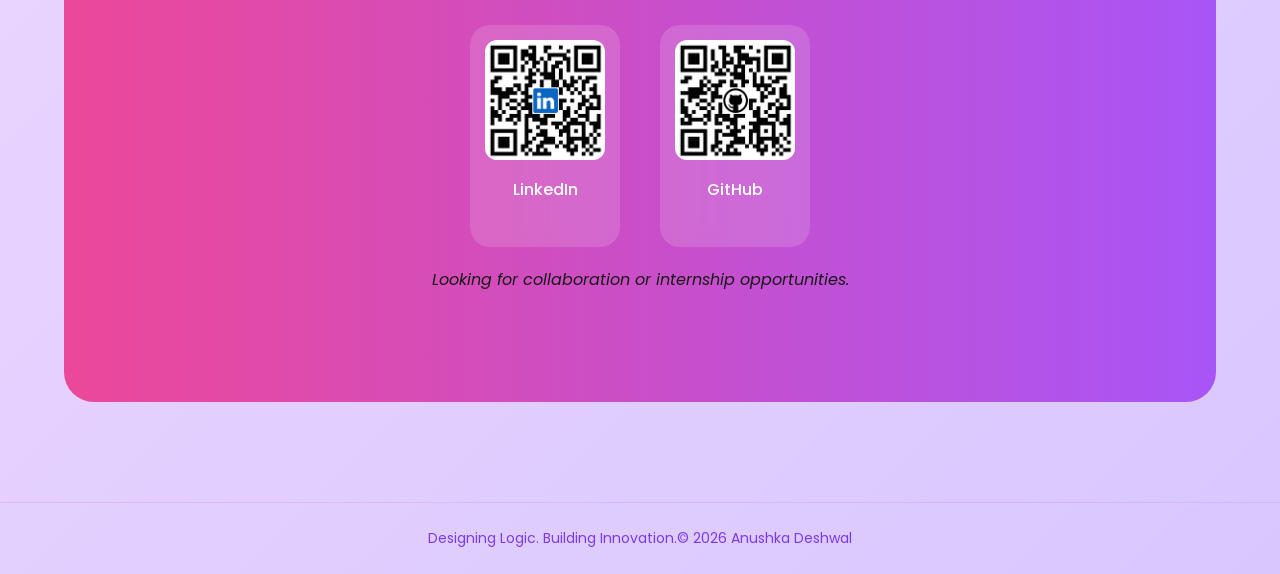
==== commit 0e765590: "Make portfolio responsive and improve project structure" ====
--- a/index.html
+++ b/index.html
@@ -19,7 +19,9 @@
     <div class="menu-btn">
         <i class="fas fa-bars"></i>
     </div>
-
+ <div class="menu-btn">
+        <i class="fas fa-bars"></i>
+    </div>
     <ul class="nav-links">
         <li><a href="#home">Home</a></li>
         <li><a href="#about">About Me</a></li>
@@ -50,7 +52,7 @@
 
         <div class="hero-image">
             <div class="hero-circle">
-            <img src="important 2.jpg" alt="">
+            <img src="images/Hero.jpg" alt="">
             </div>
         </div>
 
@@ -83,7 +85,7 @@
     </div>
 
     <div class="about-image">
-        <img src="important 1.jpg" alt="Profile">
+        <img src="images/About.jpg" alt="Profile">
     </div>
  </section>
 
@@ -131,7 +133,6 @@
 </section>
   
 
-</section>
 
     <section  id="projects" class="projects fade-in">
 
@@ -142,7 +143,7 @@
            
 
             <div class="project-card">
-                <img src="portfolio.png">
+                <img src="images/portfolio.png">
                 <h3>Portfolio Website</h3>
                 <p>Personal portfolio showcasing skills and projects.</p>
                 <a href="https://anushka-deshwal.github.io/portfolio-website/"
@@ -152,7 +153,7 @@
     </a>
             </div>
 <div class="project-card">
-                <img src="NGO.png">
+                <img src="images/NGO.png">
                 <h3>NGO Website </h3>
                 <p> Responsive NGO website built with HTML, CSS, and AI-assisted design support.
 </p>
@@ -178,11 +179,11 @@
             <div class="contact-qr">
 
     <div class="qr-card">
-        <img src="Linkedin.qr.png" alt="LinkedIn QR">
+        <img src="images/Linkedin.qr.png" alt="LinkedIn QR">
         <p>LinkedIn</p>
     </div>
     <div class="qr-card">
-        <img src="GitHub.qr.png" alt="GitHub QR">
+        <img src="images/GitHub.qr.png" alt="GitHub QR">
         <p>GitHub</p>
     </div>
 </div>
--- a/style.css
+++ b/style.css
@@ -544,6 +544,12 @@
     border-top:1px solid rgba(168,85,247,0.15);
     margin-top:60px;
 }
+.menu-btn{
+    display:none;
+    font-size:28px;
+    color:white;
+    cursor:pointer;
+}
 /* =========================
 TABLET (991px)
 ========================= */
@@ -551,102 +557,75 @@
 @media (max-width:991px){
 
     .navbar{
-        padding:12px 25px;
-    }
-
-    .nav-links{
-        gap:10px;
+        padding:15px 30px;
     }
 
     .hero{
-        flex-direction:column;
+        grid-template-columns:1fr;
         text-align:center;
-        gap:40px;
-    }
-
-    .hero-text h1{
-        font-size:48px;
+        gap:50px;
+    }
+
+    .hero-text{
+        max-width:100%;
     }
 
     .buttons{
         justify-content:center;
     }
 
-    .hero-image img{
-        width:320px;
+    .hero-circle{
+        width:340px;
+        height:340px;
     }
 
     .about-section{
         grid-template-columns:1fr;
         text-align:center;
-        gap:50px;
+        gap:40px;
     }
 
     .about-image{
         justify-content:center;
     }
 
-    .about-content h2{
-        font-size:4rem;
-    }
-
-    .skills-section h2,
-    .projects h2{
-        font-size:3.2rem;
-    }
-
-    .contact-box{
-        padding:60px 30px;
-    }
-
-    .contact-box h2{
-        font-size:2.5rem;
-    }
-
-    .qr-card img{
-        width:100px;
-    }
-}
-
+    .skills-section,
+    .projects,
+    .contact{
+        width:95%;
+    }
+
+}
 
 /* =========================
 MOBILE (768px)
 ========================= */
-
 @media (max-width:768px){
 
     body{
-        padding-top:120px;
+        padding-top:110px;
     }
 
     .navbar{
         flex-direction:column;
+        padding:15px;
         gap:15px;
-        padding:15px;
-    }
-
-    .logo{
-        font-size:1.5rem;
     }
 
     .nav-links{
         flex-wrap:wrap;
         justify-content:center;
-        gap:8px;
-    }
-
-    .nav-links a{
-        padding:8px 14px;
-        font-size:14px;
     }
 
     .hero{
         width:95%;
-        margin-top:20px;
+        grid-template-columns:1fr;
+        text-align:center;
+        gap:35px;
     }
 
     .hero-text h1{
-        font-size:38px;
+        font-size:2.3rem;
     }
 
     .hero-text p{
@@ -664,58 +643,53 @@
         text-align:center;
     }
 
-    .hero-image img{
+    .hero-circle{
         width:260px;
+        height:260px;
     }
 
     .about-section{
         width:95%;
-        gap:30px;
+        grid-template-columns:1fr;
+        text-align:center;
     }
 
     .about-content h2{
-        font-size:3rem;
+        font-size:2.5rem;
     }
 
     .about-content p{
         font-size:1rem;
-        line-height:1.8;
+    }
+
+    .about-image{
+        justify-content:center;
     }
 
     .about-image img{
-        max-width:280px;
+        max-width:260px;
     }
 
     .skills-section{
-        width:95%;
         padding:30px 20px;
     }
 
     .skills-section h2{
-        font-size:2.8rem;
+        font-size:2.5rem;
+        text-align:center;
     }
 
     .skills-grid{
         grid-template-columns:repeat(2,1fr);
-        gap:15px;
-    }
-
-    .skill-card{
-        padding:20px;
-    }
-
-    .skill-card i{
-        font-size:2.2rem;
     }
 
     .projects{
-        width:95%;
         padding:35px 20px;
     }
 
     .projects h2{
+        font-size:2.5rem;
         text-align:center;
-        font-size:2.8rem;
     }
 
     .project-grid{
@@ -723,11 +697,7 @@
     }
 
     .project-card img{
-        height:200px;
-    }
-
-    .contact{
-        width:95%;
+        height:190px;
     }
 
     .contact-box{
@@ -740,7 +710,14 @@
 
     .contact-qr{
         flex-direction:column;
+        gap:20px;
         align-items:center;
-        gap:20px;
-    }
-}
+    }
+
+    .footer{
+        padding:20px;
+        font-size:13px;
+    }
+
+}
+
